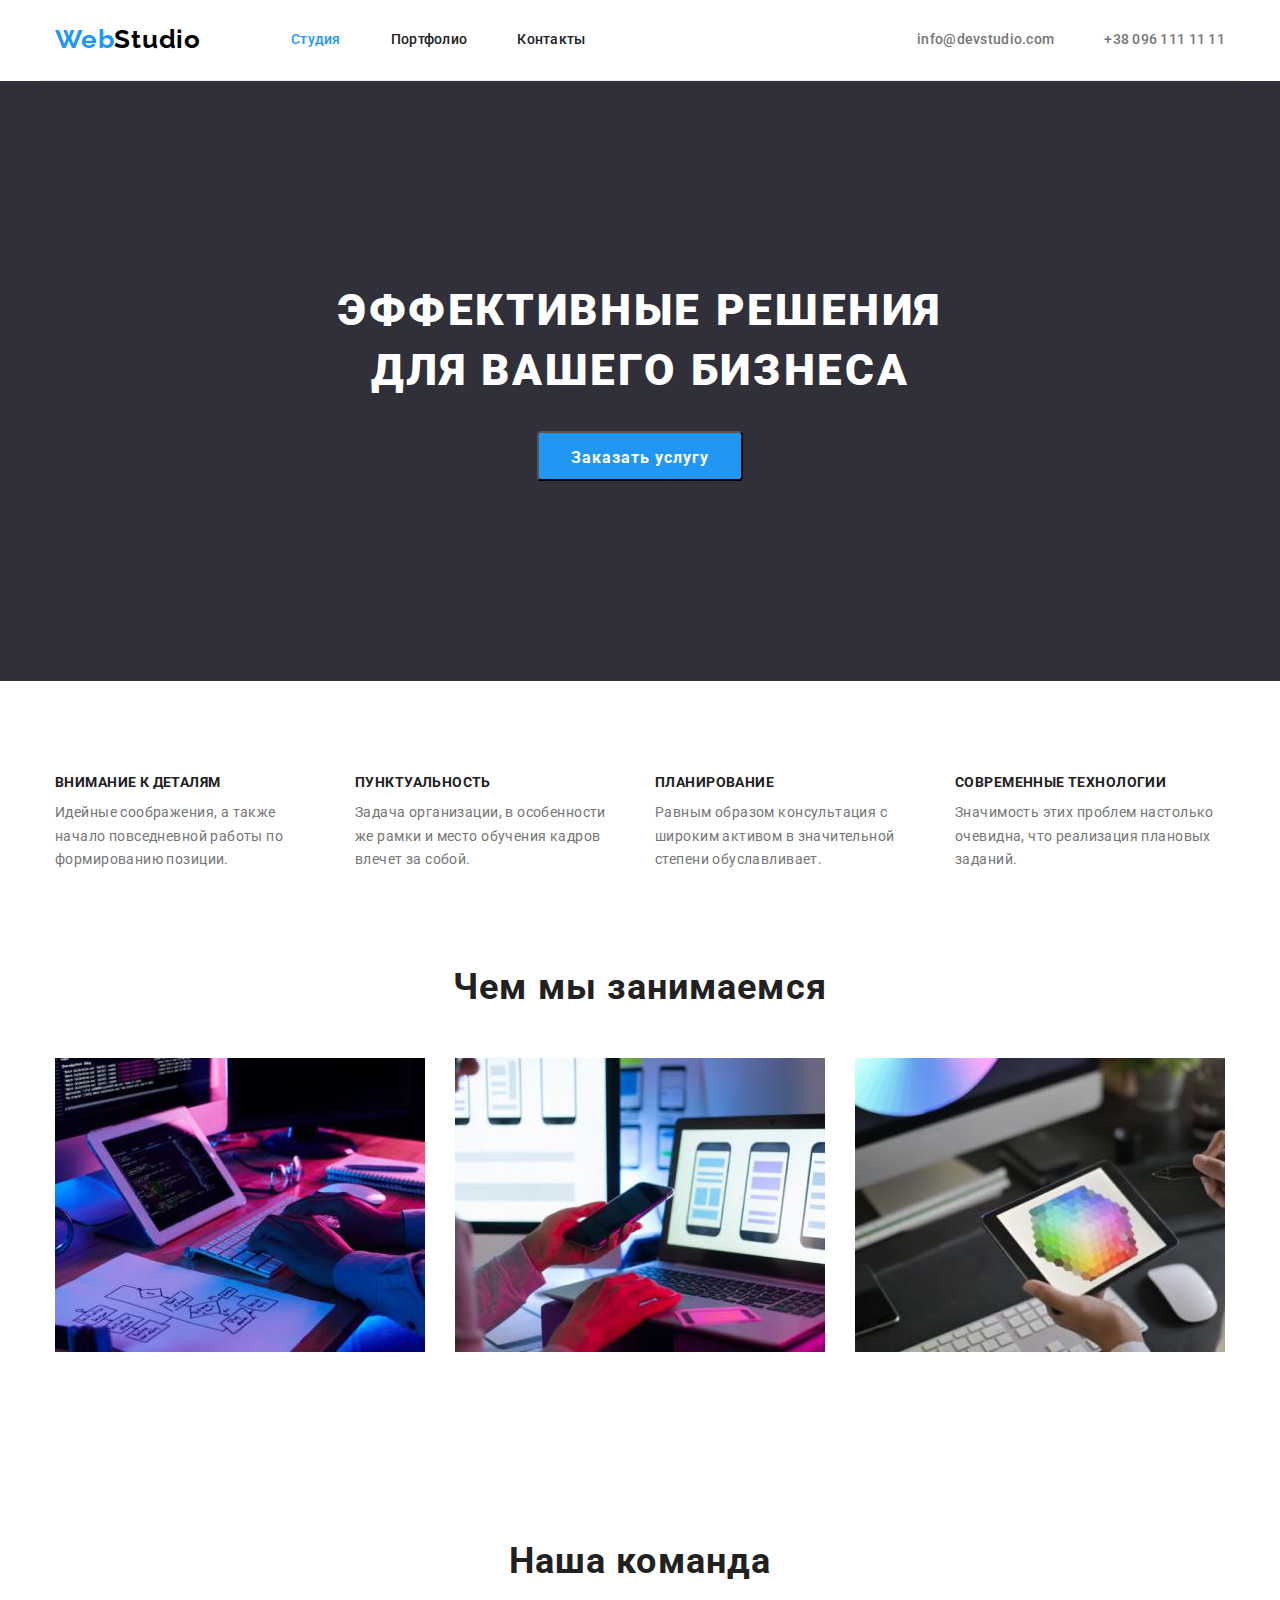
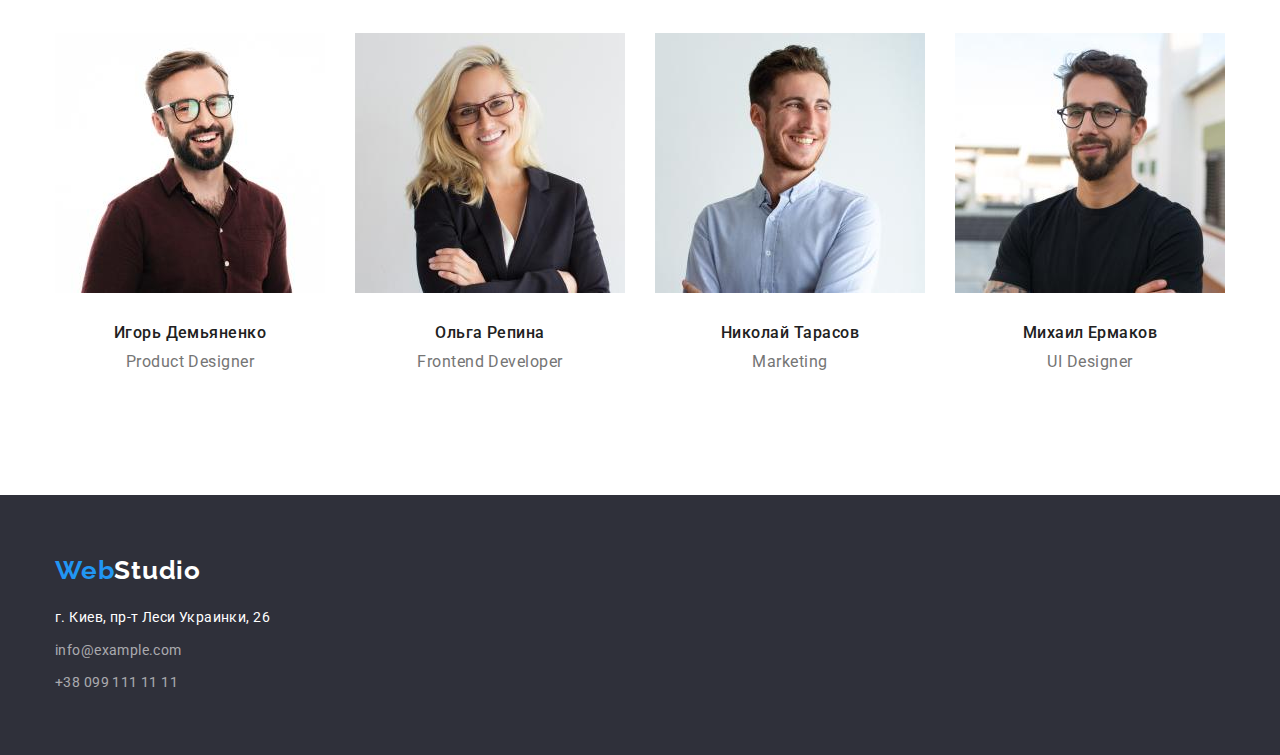
==== index.html @ b83446ef "add previous homework" ====
<!DOCTYPE html>
<html lang="ru">

<head>
    <meta charset="UTF-8">
    <meta http-equiv="X-UA-Compatible" content="IE=edge">
    <meta name="viewport" content="width=device-width, initial-scale=1.0">
    <title>Студия</title>
    <link rel="preconnect" href="https://fonts.googleapis.com">
    <link rel="preconnect" href="https://fonts.gstatic.com" crossorigin>
    <link
        href="https://fonts.googleapis.com/css2?family=Raleway:wght@700&family=Roboto:wght@400;500;700;900&display=swap"
        rel="stylesheet">
    <link rel="stylesheet"
        href="https://cdnjs.cloudflare.com/ajax/libs/modern-normalize/1.1.0/modern-normalize.min.css">
    <link rel="stylesheet" href="./css/styles.css">
</head>

<body>

    <!-- Header -->
    <header class="header">
        <div class="container header-container">
            <nav class="header-navigation">
                <a class="header-logo link" href="index.html" lang="en">Web<span class="header-logo-second-part">Studio</span></a>
                <ul class="list header-list">
                    <li class="header-item"><a class="link header-link current" href="index.html">Студия</a></li>
                    <li class="header-item"><a class="link header-link" href="portfolio.html">Портфолио</a></li>
                    <li class="header-item"><a class="link header-link" href="">Контакты</a></li>
                </ul>
            </nav>
            <div class="header-contact">
                <ul class="list header-contacts-list">
                    <li><a class="link header-mail" href="mailto:info@devstudio.com">info@devstudio.com</a></li>
                    <li><a class="link header-tel" href="tel:+380961111111">+38 096 111 11 11</a></li>
                </ul>
            </div>
        </div>
    </header>

    <!-- Main content section -->
    <main>

        <!-- Hero section -->
        <section class="hero">
            <div class="container hero-container">
                <h1 class="hero-title">Эффективные решения для вашего бизнеса</h1>
                <button class="hero-btn" type="button">Заказать услугу</button>
            </div>
        </section>

        <!-- About section -->
        <section class="section">
            <div class="container about-container">
            <ul class="list about-list">
                <li class="about-item">
                    <h3 class="about-item-title">Внимание к деталям</h3>
                    <p class="about-item-text">Идейные соображения, а также начало повседневной работы по формированию позиции.</p>
                </li>
                <li class="about-item">
                    <h3 class="about-item-title">Пунктуальность</h3>
                    <p class="about-item-text">Задача организации, в особенности же рамки и место обучения кадров влечет за собой.</p>
                </li>
                <li class="about-item">
                    <h3 class="about-item-title">Планирование</h3>
                    <p class="about-item-text">Равным образом консультация с широким активом в значительной степени обуславливает.</p>
                </li>
                <li class="about-item">
                    <h3 class="about-item-title">Современные технологии</h3>
                    <p class="about-item-text">Значимость этих проблем настолько очевидна, что реализация плановых заданий.</p>
                </li>
            </ul>
            </div>
            </section>

            <!-- Description section -->

            <section class="section description-section">
            <div class="container description-container">
            <h2 class="description-title">Чем мы занимаемся</h2>

            <ul class="list description-list">
                <li class="description-item"><img class="description-image" src="./images/box-1.jpg" alt="программист пишет код" width="370"></li>
                <li class="description-item"><img class="description-image" src="./images/box-2.jpg" alt="дизайнер рисует макет" width="370"></li>
                <li class="description-item"><img class="description-image" src="./images/box-3.jpg" alt="дизайнер выбирает цвет из палитры" width="370"></li>
            </ul>
            </div>
        </section>

        <!-- Team section -->
        <section class="section">
            <div class="container team-container">
            <h2 class="team-title">Наша команда</h2>
            <ul class="list team-list">
                <li class="team-item">
                    <img class="team-photo" src="./images/employee-1.jpg" alt="фото сотрудника" width="270">
                    <div class="team-item-description"> <h3 class="team-name">Игорь Демьяненко</h3>
                     <p class="team-occupation" lang="en">Product Designer</p> 
                    </div>
                </li>
                <li class="team-item">
                    <img class="team-photo" src="./images/employee-2.jpg" alt="фото сотрудника" width="270">
                    <div class="team-item-description"><h3 class="team-name">Ольга Репина</h3>
                    <p class="team-occupation" lang="en">Frontend Developer</p>
                    </div>
                </li>
                <li class="team-item">
                    <img class="team-photo" src="./images/employee-3.jpg" alt="фото сотрудника" width="270">
                    <div class="team-item-description"><h3 class="team-name">Николай Тарасов</h3>
                    <p class="team-occupation" lang="en">Marketing</p>
                    </div>
                </li>
                <li class="team-item">
                    <img class="team-photo" src="./images/employee-4.jpg" alt="фото сотрудника" width="270">
                    <div class="team-item-description"><h3 class="team-name">Михаил Ермаков</h3>
                    <p class="team-occupation" lang="en">UI Designer</p>
                    </div>
                </li>
            </ul>
            </div>
        </section>

    </main>

    <!-- Footer -->
    <footer class="footer">
        <div class="container footer-container">
        <div class="footer-logo-container"><a class="footer-logo link" href="index.html" lang="en">Web<span class="footer-logo-second-part">Studio</span></a></div>
        <address class="footer-address">
            <ul class="list footer-address-list">
                <li><a class="link footer-address-item" href="https://goo.gl/maps/6ixRNawG9HJmz9nk6" target="_blank" rel="noopener norefferer">г. Киев, пр-т Леси Украинки, 26</a></li>
                <li><a class="link footer-mail-item" href="mailto:info@example.com">info@example.com</a></li>
                <li><a class="link footer-tel-item" href="tel:+380991111111">+38 099 111 11 11</a></li>
            </ul>
        </address>
        </div>
    </footer>

</body>
</html>
---- css/styles.css ----
:root {
  --accent-color: #2196f3;
  --section-background-color: #2f303a;
  --main-title-color: #ffffff;
  --second-title-color: #212121;
  --third-title-color: #212121;
  --main-text-color: #757575;
  --main-btn-color: #ffffff;
  --second-btn-color: #212121;
  --header-text-color: #212121;
  --header-second-text-color: #757575;
  --footer-text-color: #ffffff;
  --footer-second-text-color: rgba(255, 255, 255, 0.6);
  --header-logo-second-part-color: #000000;
  --footer-logo-second-part-color: #ffffff;
}

p,
h1,
h2,
h3,
h4,
h5,
h6 {
  margin: 0;
}

ul {
  margin: 0;
  padding: 0;
}

button {
  cursor: pointer;
}

.container {
  width: 1200px;
  padding-left: 15px;
  padding-right: 15px;
  margin: 0 auto;
}

body {
  font-family: "Roboto", sans-serif;
  color: var(--main-text-color);
}

.list {
  list-style: none;
}

.link {
  text-decoration: none;
}

.section {
  padding-top: 94px;
  padding-bottom: 94px;
}

img {
  display: block;
  max-width: 100%;
  height: auto;
}

/* ------------------------------- HEADER------------------------------------- */

.header-container {
  display: flex;
  border-bottom: 1px solid #ececec;
}

.header-navigation {
  display: flex;
}

.header-list {
  display: flex;
}

.header-contacts-list {
  display: flex;
}

.header-contact {
  margin-left: auto;
}

.header-logo {
  margin-right: 90px;
}

.header-link {
  padding-top: 32px;
  padding-bottom: 32px;
  display: block;
}

.header-item:not(:last-child) {
  margin-right: 50px;
}

.header-tel {
  margin-left: 50px;
}

/* Logo */

.header-logo {
  font-family: Raleway;
  font-style: normal;
  font-weight: 700;
  font-size: 26px;
  line-height: 1.19;
  letter-spacing: 0.03em;
  color: var(--accent-color);
  padding-top: 24px;
  padding-bottom: 25px;
  display: block;
}

.header-logo-second-part {
  color: var(--header-logo-second-part-color);
}

/* Navigation */

.header-link:hover {
  color: var(--accent-color);
}
.header-link:focus {
  color: var(--accent-color);
}

.header-link {
  font-weight: 500;
  font-size: 14px;
  line-height: 1.14;
  letter-spacing: 0.02em;
  color: var(--header-text-color);
}

.current {
  color: var(--accent-color);
}

.header-mail:hover {
  color: var(--accent-color);
}
.header-mail:focus {
  color: var(--accent-color);
}

.header-mail {
  font-weight: 500;
  font-size: 14px;
  line-height: 1.14;
  letter-spacing: 0.02em;
  color: var(--header-second-text-color);
  padding-top: 32px;
  padding-bottom: 32px;
  display: block;
}

.header-tel:hover {
  color: var(--accent-color);
}
.header-tel:focus {
  color: var(--accent-color);
}

.header-tel {
  font-weight: 500;
  font-size: 14px;
  line-height: 1.14;
  letter-spacing: 0.02em;
  color: var(--header-second-text-color);
  padding-top: 32px;
  padding-bottom: 32px;
  display: block;
}

/* ------------------------------- MAIN CONTENT------------------------------------- */

/* Hero section */

.hero {
  background-color: var(--section-background-color);
}

.hero-title {
  font-weight: 900;
  font-size: 44px;
  line-height: 1.36;
  text-align: center;
  letter-spacing: 0.06em;
  text-transform: uppercase;
  color: var(--main-title-color);
  display: block;
  margin-bottom: 30px;
}

.hero-btn {
  font-family: inherit;
  font-weight: 700;
  font-size: 16px;
  line-height: 1.87;
  text-align: center;
  letter-spacing: 0.06em;
  color: var(--main-btn-color);
  background-color: var(--accent-color);
  cursor: pointer;
  min-width: 200px;
  height: 50px;
  align-items: center;
  padding: 10px 32px;
  border-radius: 4px;
  margin: 0 auto;
}

.hero-container {
  display: flex;
  flex-wrap: wrap;
  width: 700px;
  padding: 200px 0;
}

/* About section */

.about-item {
  width: 270px;
}

.about-item-title {
  font-weight: 700;
  font-size: 14px;
  line-height: 1.14;
  letter-spacing: 0.03em;
  text-transform: uppercase;
  color: var(--second-title-color);
  margin-bottom: 10px;
}

.about-item-text {
  font-size: 14px;
  line-height: 1.71;
  letter-spacing: 0.03em;
  color: var(--main-text-color);
}

.about-item:not(:last-child) {
  margin-right: 30px;
}

.about-list {
  display: flex;
}

/* Description section */

.description-section {
  padding-top: 0;
}

.description-title {
  font-weight: 700;
  font-size: 36px;
  line-height: 1.17;
  text-align: center;
  letter-spacing: 0.03em;
  color: var(--second-title-color);
  margin-bottom: 50px;
}

.description-list {
  display: flex;
}

.description-item:not(:last-child) {
  margin-right: 30px;
}

/* Team section */

.team-title {
  font-weight: 700;
  font-size: 36px;
  line-height: 1.17;
  text-align: center;
  letter-spacing: 0.03em;
  color: var(--second-title-color);
  margin-bottom: 50px;
}

.team-name {
  font-weight: 500;
  font-size: 16px;
  line-height: 1.19;
  text-align: center;
  letter-spacing: 0.03em;
  color: var(--third-title-color);
  margin-bottom: 10px;
}

.team-occupation {
  font-size: 16px;
  line-height: 1.19;
  text-align: center;
  letter-spacing: 0.03em;
  color: var(--main-text-color);
}

.team-list {
  display: flex;
}

.team-item {
  width: 270px;
}

.team-item:not(:last-child) {
  margin-right: 30px;
}

.team-item-description {
  display: block;
  padding-top: 30px;
  padding-bottom: 30px;
}

/* ------------------------------- FOOTER ------------------------------------- */

/* Logo */

.footer-logo {
  font-family: Raleway;
  font-style: normal;
  font-weight: 700;
  font-size: 26px;
  line-height: 1.19;
  letter-spacing: 0.03em;
  color: var(--accent-color);
  display: block;
  margin-bottom: 20px;
}

.footer {
  padding-top: 60px;
  padding-bottom: 60px;
  background-color: var(--section-background-color);
}

.footer-logo-second-part {
  color: var(--footer-logo-second-part-color);
}

/* Address */

.footer-address {
  font-style: normal;
}

.footer-address-item {
  font-size: 14px;
  line-height: 1.71;
  letter-spacing: 0.03em;
  color: var(--footer-text-color);
  display: block;
  margin-bottom: 9px;
}

.footer-mail-item {
  font-size: 14px;
  line-height: 1.71;
  letter-spacing: 0.03em;
  color: var(--footer-second-text-color);
  display: block;
  margin-bottom: 9px;
}

.footer-mail-item:hover {
  color: var(--accent-color);
}

.footer-mail-item:focus {
  color: var(--accent-color);
}

.footer-tel-item {
  font-size: 14px;
  line-height: 1.71;
  letter-spacing: 0.03em;
  color: var(--footer-second-text-color);
  display: block;
}

.footer-tel-item:hover {
  color: var(--accent-color);
}

.footer-tel-item:focus {
  color: var(--accent-color);
}

/* ------------------------------- MAIN CONTENT FOR PORTFOLIO PAGE ------------------------------------- */

/* Portfolio section */

.filter-btn:hover {
  background-color: var(--accent-color);
  color: var(--main-btn-color);
  border-radius: 4px;
}

.filter-btn:focus {
  background-color: var(--accent-color);
  color: var(--main-btn-color);
  border-radius: 4px;
}
.filter-btn {
  font-family: inherit;
  font-weight: 500;
  font-size: 16px;
  line-height: 1.62;
  text-align: center;
  letter-spacing: 0.03em;
  color: var(--second-btn-color);
  cursor: pointer;
  padding: 6px 22px;
  border: none;
}

.filter-item:not(:last-child) {
  margin-right: 8px;
}

.portfolio-item-name {
  font-weight: 700;
  font-size: 18px;
  line-height: 2;
  letter-spacing: 0.06em;
  color: var(--third-title-color);
}

.portfolio-item-description {
  font-size: 16px;
  line-height: 1.87;
  letter-spacing: 0.03em;
  color: var(--main-text-color);
}

.portfolio-list {
  display: flex;
  flex-wrap: wrap;
  margin-top: -30px;
  margin-left: -30px;
}

.portfolio-item {
  flex-basis: calc(100% / 3 - 30px);
  margin-left: 30px;
  margin-top: 30px;
}

.portfolio-filter-list {
  display: flex;
  justify-content: center;
  margin-bottom: 50px;
}

.portfolio-item-description-section {
  padding: 20px 24px;
  display: block;
  border: 1px solid #eeeeee;
  border-top: none;
}
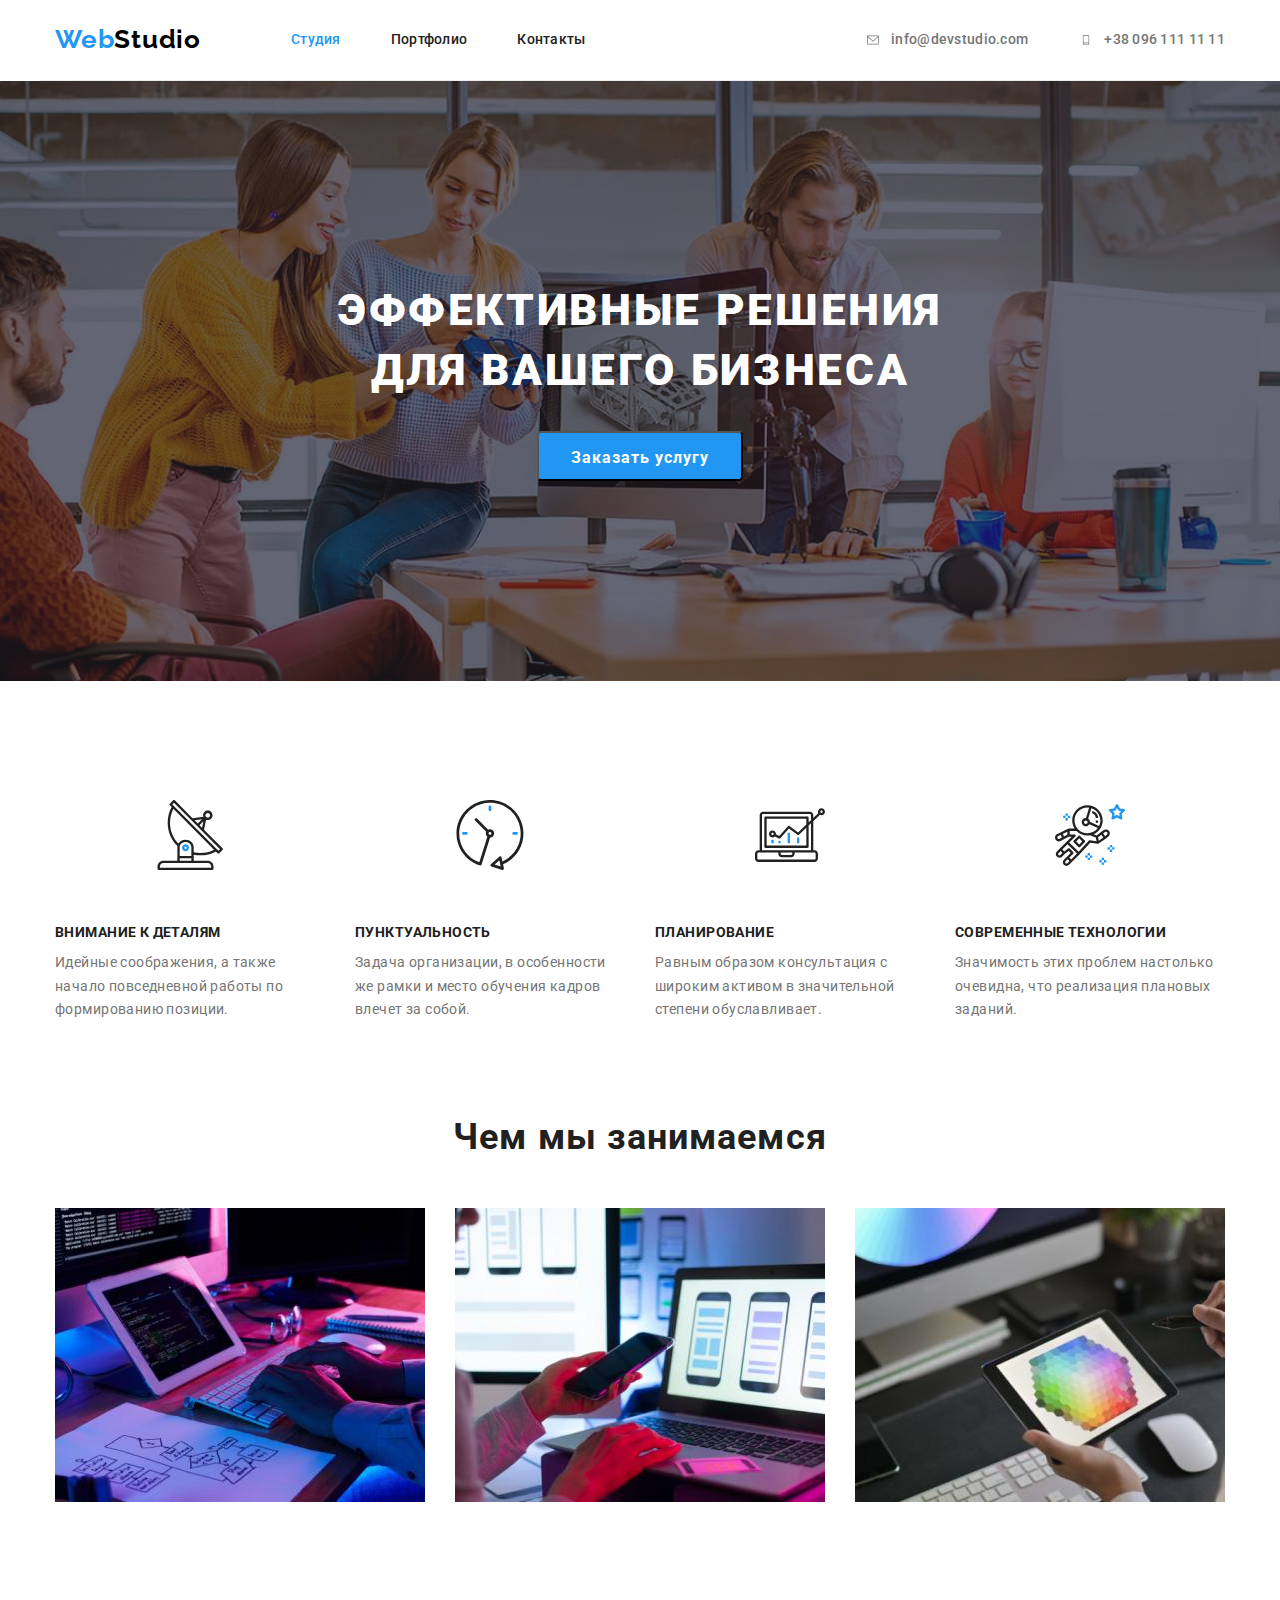
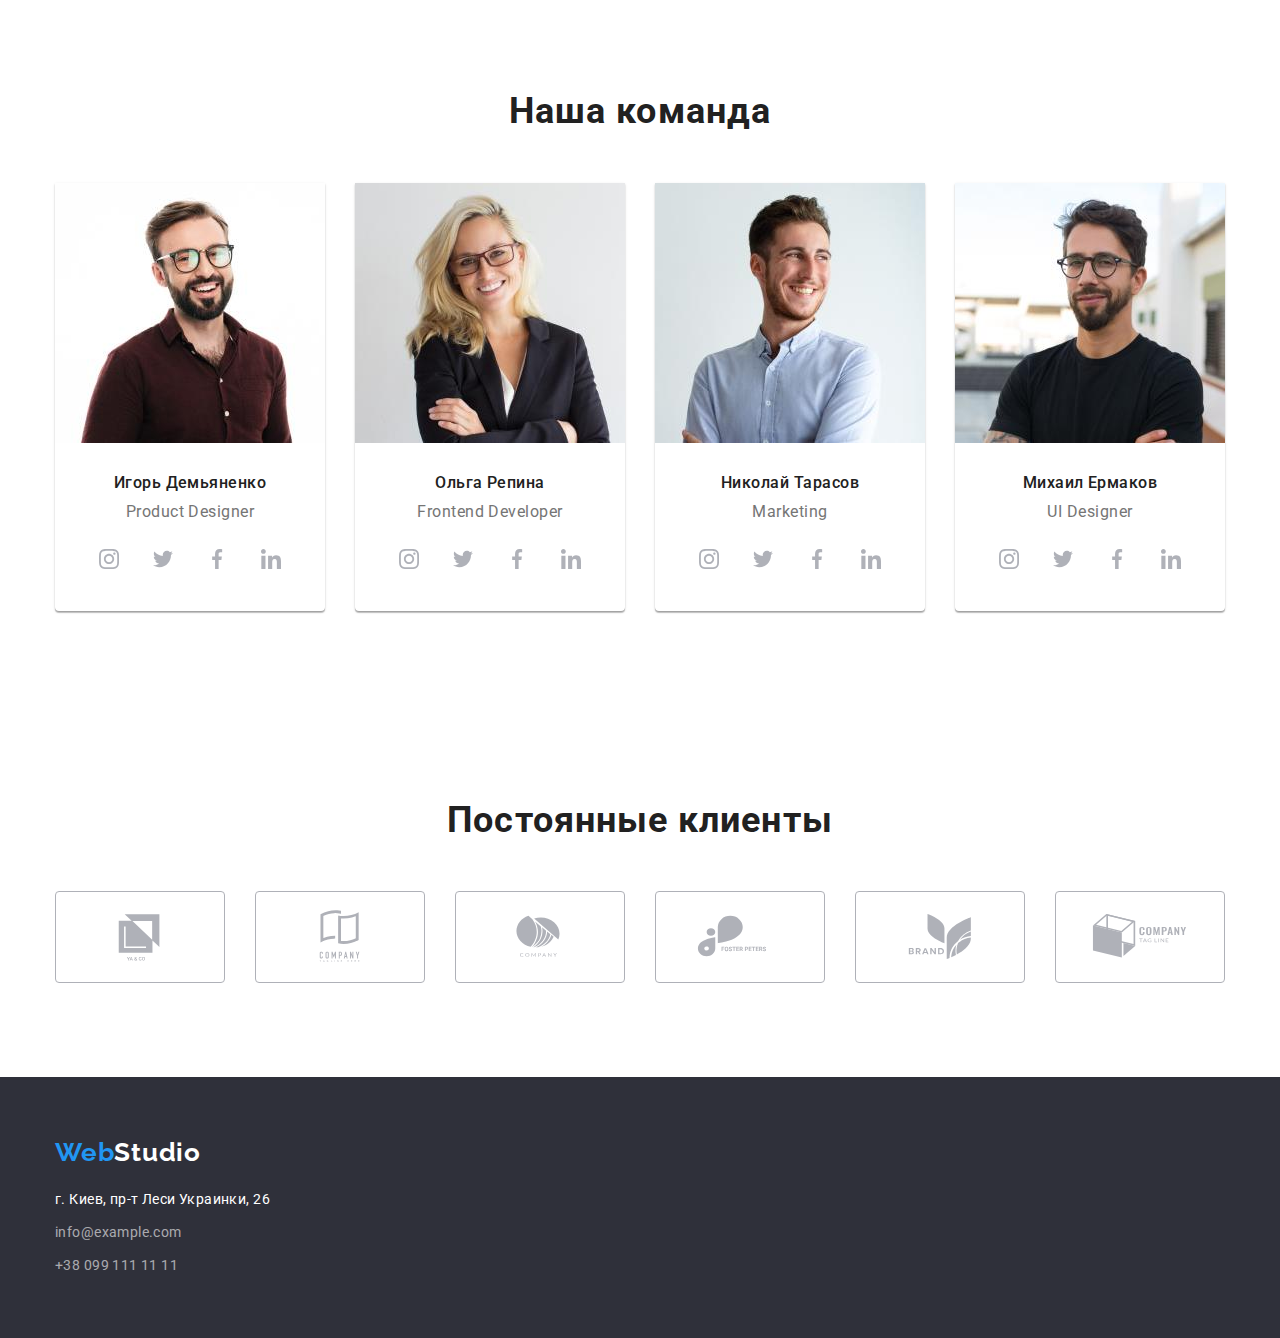
==== commit a95b385f: "add icons" ====
--- a/index.html
+++ b/index.html
@@ -31,8 +31,12 @@
             </nav>
             <div class="header-contact">
                 <ul class="list header-contacts-list">
-                    <li><a class="link header-mail" href="mailto:info@devstudio.com">info@devstudio.com</a></li>
-                    <li><a class="link header-tel" href="tel:+380961111111">+38 096 111 11 11</a></li>
+                    <li><a class="link header-mail" href="mailto:info@devstudio.com"><svg class="header-mail-icon" width="16" height="12">
+                        <use href="./images/icons-sprite.svg#icon-envelope"></use>
+                    </svg>info@devstudio.com</a></li>
+                    <li><a class="link header-tel" href="tel:+380961111111"><svg class="header-tel-icon" width="16" height="10">
+                        <use href="./images/icons-sprite.svg#icon-smartphone"></use>
+                    </svg>+38 096 111 11 11</a></li>
                 </ul>
             </div>
         </div>
@@ -54,18 +58,38 @@
             <div class="container about-container">
             <ul class="list about-list">
                 <li class="about-item">
+                    <div class="about-item-icon">
+                    <svg width="70" height="70">
+                        <use href="./images/icons-sprite.svg#icon-satellite"></use>
+                    </svg>
+                    </div>
                     <h3 class="about-item-title">Внимание к деталям</h3>
                     <p class="about-item-text">Идейные соображения, а также начало повседневной работы по формированию позиции.</p>
                 </li>
                 <li class="about-item">
+                    <div class="about-item-icon">
+                        <svg width="70" height="70">
+                            <use href="./images/icons-sprite.svg#icon-clock"></use>
+                        </svg>
+                    </div>
                     <h3 class="about-item-title">Пунктуальность</h3>
                     <p class="about-item-text">Задача организации, в особенности же рамки и место обучения кадров влечет за собой.</p>
                 </li>
                 <li class="about-item">
+                    <div class="about-item-icon">
+                        <svg width="70" height="70">
+                            <use href="./images/icons-sprite.svg#icon-diagram"></use>
+                        </svg>
+                    </div>
                     <h3 class="about-item-title">Планирование</h3>
                     <p class="about-item-text">Равным образом консультация с широким активом в значительной степени обуславливает.</p>
                 </li>
                 <li class="about-item">
+                    <div class="about-item-icon">
+                        <svg width="70" height="70">
+                            <use href="./images/icons-sprite.svg#icon-astronaut"></use>
+                        </svg>
+                    </div>
                     <h3 class="about-item-title">Современные технологии</h3>
                     <p class="about-item-text">Значимость этих проблем настолько очевидна, что реализация плановых заданий.</p>
                 </li>
@@ -96,30 +120,199 @@
                     <img class="team-photo" src="./images/employee-1.jpg" alt="фото сотрудника" width="270">
                     <div class="team-item-description"> <h3 class="team-name">Игорь Демьяненко</h3>
                      <p class="team-occupation" lang="en">Product Designer</p> 
+                     <ul class="team-social-list list">
+                         <li class="team-social-item">
+                             <a href="" class="team-social-link">
+                                 <svg class="team-social-icon" width="20" height="20">
+                                     <use href="./images/icons-sprite.svg#icon-instagram"></use>
+                                 </svg>
+                             </a>
+                         </li>
+                        <li class="team-social-item">
+                            <a href="" class="team-social-link">
+                                <svg class="team-social-icon" width="20" height="20">
+                                    <use href="./images/icons-sprite.svg#icon-twitter"></use>
+                                </svg>
+                            </a>
+                        </li>
+                        <li class="team-social-item">
+                            <a href="" class="team-social-link">
+                                <svg class="team-social-icon" width="20" height="20">
+                                    <use href="./images/icons-sprite.svg#icon-facebook"></use>
+                                </svg>
+                            </a>
+                        </li>
+                        <li class="team-social-item">
+                            <a href="" class="team-social-link">
+                                <svg class="team-social-icon" width="20" height="20">
+                                    <use href="./images/icons-sprite.svg#icon-linkedin"></use>
+                                </svg>
+                            </a>
+                        </li>
+                     </ul>
                     </div>
                 </li>
                 <li class="team-item">
                     <img class="team-photo" src="./images/employee-2.jpg" alt="фото сотрудника" width="270">
                     <div class="team-item-description"><h3 class="team-name">Ольга Репина</h3>
                     <p class="team-occupation" lang="en">Frontend Developer</p>
+                    <ul class="team-social-list list">
+                        <li class="team-social-item">
+                            <a href="" class="team-social-link">
+                                <svg class="team-social-icon" width="20" height="20">
+                                    <use href="./images/icons-sprite.svg#icon-instagram"></use>
+                                </svg>
+                            </a>
+                        </li>
+                        <li class="team-social-item">
+                            <a href="" class="team-social-link">
+                                <svg class="team-social-icon" width="20" height="20">
+                                    <use href="./images/icons-sprite.svg#icon-twitter"></use>
+                                </svg>
+                            </a>
+                        </li>
+                        <li class="team-social-item">
+                            <a href="" class="team-social-link">
+                                <svg class="team-social-icon" width="20" height="20">
+                                    <use href="./images/icons-sprite.svg#icon-facebook"></use>
+                                </svg>
+                            </a>
+                        </li>
+                        <li class="team-social-item">
+                            <a href="" class="team-social-link">
+                                <svg class="team-social-icon" width="20" height="20">
+                                    <use href="./images/icons-sprite.svg#icon-linkedin"></use>
+                                </svg>
+                            </a>
+                        </li>
+                    </ul>
                     </div>
                 </li>
                 <li class="team-item">
                     <img class="team-photo" src="./images/employee-3.jpg" alt="фото сотрудника" width="270">
                     <div class="team-item-description"><h3 class="team-name">Николай Тарасов</h3>
                     <p class="team-occupation" lang="en">Marketing</p>
+                    <ul class="team-social-list list">
+                        <li class="team-social-item">
+                            <a href="" class="team-social-link">
+                                <svg class="team-social-icon" width="20" height="20">
+                                    <use href="./images/icons-sprite.svg#icon-instagram"></use>
+                                </svg>
+                            </a>
+                        </li>
+                        <li class="team-social-item">
+                            <a href="" class="team-social-link">
+                                <svg class="team-social-icon" width="20" height="20">
+                                    <use href="./images/icons-sprite.svg#icon-twitter"></use>
+                                </svg>
+                            </a>
+                        </li>
+                        <li class="team-social-item">
+                            <a href="" class="team-social-link">
+                                <svg class="team-social-icon" width="20" height="20">
+                                    <use href="./images/icons-sprite.svg#icon-facebook"></use>
+                                </svg>
+                            </a>
+                        </li>
+                        <li class="team-social-item">
+                            <a href="" class="team-social-link">
+                                <svg class="team-social-icon" width="20" height="20">
+                                    <use href="./images/icons-sprite.svg#icon-linkedin"></use>
+                                </svg>
+                            </a>
+                        </li>
+                    </ul>
                     </div>
                 </li>
                 <li class="team-item">
                     <img class="team-photo" src="./images/employee-4.jpg" alt="фото сотрудника" width="270">
                     <div class="team-item-description"><h3 class="team-name">Михаил Ермаков</h3>
                     <p class="team-occupation" lang="en">UI Designer</p>
+                    <ul class="team-social-list list">
+                        <li class="team-social-item">
+                            <a href="" class="team-social-link">
+                                <svg class="team-social-icon" width="20" height="20">
+                                    <use href="./images/icons-sprite.svg#icon-instagram"></use>
+                                </svg>
+                            </a>
+                        </li>
+                        <li class="team-social-item">
+                            <a href="" class="team-social-link">
+                                <svg class="team-social-icon" width="20" height="20">
+                                    <use href="./images/icons-sprite.svg#icon-twitter"></use>
+                                </svg>
+                            </a>
+                        </li>
+                        <li class="team-social-item">
+                            <a href="" class="team-social-link">
+                                <svg class="team-social-icon" width="20" height="20">
+                                    <use href="./images/icons-sprite.svg#icon-facebook"></use>
+                                </svg>
+                            </a>
+                        </li>
+                        <li class="team-social-item">
+                            <a href="" class="team-social-link">
+                                <svg class="team-social-icon" width="20" height="20">
+                                    <use href="./images/icons-sprite.svg#icon-linkedin"></use>
+                                </svg>
+                            </a>
+                        </li>
+                    </ul>
                     </div>
                 </li>
             </ul>
             </div>
         </section>
 
+        <section class="section clients-section">
+            <h2 class="clients-title">Постоянные клиенты</h2>
+            <div class="container clients-container">
+                <ul class="list clients-list">
+                    <li class="clients-item">
+                        <a href="#" class="clients-link">
+                            <svg class="clients-icon" >
+                                <use href="./images/icons-sprite.svg#icon-logo-1"></use>
+                            </svg>
+                        </a>
+                    </li>
+                    <li class="clients-item">
+                        <a href="#" class="clients-link">
+                            <svg class="clients-icon">
+                                <use href="./images/icons-sprite.svg#icon-logo-2"></use>
+                            </svg>
+                        </a>
+                    </li>
+                    <li class="clients-item">
+                        <a href="#" class="clients-link">
+                            <svg class="clients-icon">
+                                <use href="./images/icons-sprite.svg#icon-logo-3"></use>
+                            </svg>
+                        </a>
+                    </li>
+                    <li class="clients-item">
+                        <a href="#" class="clients-link">
+                            <svg class="clients-icon">
+                                <use href="./images/icons-sprite.svg#icon-logo-4"></use>
+                            </svg>
+                        </a>
+                    </li>
+                    <li class="clients-item">
+                        <a href="#" class="clients-link">
+                            <svg class="clients-icon">
+                                <use href="./images/icons-sprite.svg#icon-logo-5"></use>
+                            </svg>
+                        </a>
+                    </li>
+                    <li class="clients-item">
+                        <a href="#" class="clients-link">
+                            <svg class="clients-icon">
+                                <use href="./images/icons-sprite.svg#icon-logo-6"></use>
+                            </svg>
+                        </a>
+                    </li>
+                </ul>
+            </div>
+        </section>
     </main>
 
     <!-- Footer -->
--- a/css/styles.css
+++ b/css/styles.css
@@ -13,6 +13,8 @@
   --footer-second-text-color: rgba(255, 255, 255, 0.6);
   --header-logo-second-part-color: #000000;
   --footer-logo-second-part-color: #ffffff;
+  --icon-color: #AFB1B8;
+  --icon-hover-color: #FFFFFF;
 }
 
 p,
@@ -146,11 +148,10 @@
   color: var(--accent-color);
 }
 
-.header-mail:hover {
-  color: var(--accent-color);
-}
+.header-mail:hover,
 .header-mail:focus {
   color: var(--accent-color);
+  fill: var(--accent-color);
 }
 
 .header-mail {
@@ -159,16 +160,21 @@
   line-height: 1.14;
   letter-spacing: 0.02em;
   color: var(--header-second-text-color);
+  fill: var(--header-second-text-color);
   padding-top: 32px;
   padding-bottom: 32px;
-  display: block;
-}
-
-.header-tel:hover {
-  color: var(--accent-color);
-}
+  display: flex;
+  align-items: center;
+}
+
+.header-mail-icon {
+  margin-right: 10px;
+}
+
+.header-tel:hover,
 .header-tel:focus {
   color: var(--accent-color);
+  fill: var(--accent-color);
 }
 
 .header-tel {
@@ -177,9 +183,15 @@
   line-height: 1.14;
   letter-spacing: 0.02em;
   color: var(--header-second-text-color);
+  fill: var(--header-second-text-color);
   padding-top: 32px;
   padding-bottom: 32px;
-  display: block;
+  display: flex;
+  align-items: center;
+}
+
+.header-tel-icon {
+  margin-right: 10px;
 }
 
 /* ------------------------------- MAIN CONTENT------------------------------------- */
@@ -188,6 +200,10 @@
 
 .hero {
   background-color: var(--section-background-color);
+  background-image: linear-gradient(rgba(47, 48, 58, 0.4),rgba(47, 48, 58, 0.4)), url(../images/background-image.jpg);
+  background-repeat: no-repeat;
+  background-position: center;
+  background-size: cover;
 }
 
 .hero-title {
@@ -258,6 +274,15 @@
   display: flex;
 }
 
+.about-item-icon {
+  width: 270px;
+  height: 120px;
+  display: flex;
+  align-items: center;
+  justify-content: center;
+  margin-bottom: 30px;
+}
+
 /* Description section */
 
 .description-section {
@@ -310,6 +335,7 @@
   text-align: center;
   letter-spacing: 0.03em;
   color: var(--main-text-color);
+  margin-bottom: 16px;
 }
 
 .team-list {
@@ -318,6 +344,8 @@
 
 .team-item {
   width: 270px;
+  box-shadow: 0px 1px 3px rgba(0, 0, 0, 0.12), 0px 1px 1px rgba(0, 0, 0, 0.14), 0px 2px 1px rgba(0, 0, 0, 0.2);
+  border-radius: 0px 0px 4px 4px;
 }
 
 .team-item:not(:last-child) {
@@ -328,6 +356,88 @@
   display: block;
   padding-top: 30px;
   padding-bottom: 30px;
+}
+
+.team-social-item {
+  width: 44px;
+  height: 44px;}
+
+.team-social-link {
+  width: 100%;
+  height: 100%;
+  display: block;
+  border-radius: 50%;
+  display: flex;
+  align-items: center;
+  justify-content: center;
+  color: var(--icon-color);
+}
+
+.team-social-link:hover , 
+.team-social-link:focus {
+  background-color: var(--accent-color);
+  color: var(--icon-hover-color);
+}
+
+.team-social-list {
+  display: flex;
+  justify-content: center;
+}
+
+.team-social-item + .team-social-item {
+  margin-left: 10px;
+}
+
+.team-social-icon {
+  fill: currentColor;
+}
+
+/* Clients section */
+
+.clients-title {
+  font-weight: 700;
+  font-size: 36px;
+  line-height: 1.17;
+  text-align: center;
+  letter-spacing: 0.03em;
+  color: var(--second-title-color);
+  margin-bottom: 50px;
+}
+
+.clients-list {
+  display: flex;
+  align-items: center;
+  justify-content: space-between;
+}
+
+.clients-item {
+
+}
+
+.clients-link:hover,
+.clients-link:focus {
+  color: var(--accent-color);
+  border: 1px solid var(--accent-color);
+  box-sizing: border-box;
+  border-radius: 4px;
+}
+
+.clients-link {
+  color: var(--icon-color);
+  width: 170px;
+  height: 92px;
+  display: flex;
+  align-items: center;
+  justify-content: center;
+  border: 1px solid var(--icon-color);
+  box-sizing: border-box;
+  border-radius: 4px;
+}
+
+.clients-icon {
+  width: 106px;
+  height: 60px;
+  fill: currentColor;
 }
 
 /* ------------------------------- FOOTER ------------------------------------- */
@@ -408,16 +518,12 @@
 
 /* Portfolio section */
 
-.filter-btn:hover {
+.filter-btn:hover, .filter-btn:focus {
   background-color: var(--accent-color);
   color: var(--main-btn-color);
   border-radius: 4px;
 }
 
-.filter-btn:focus {
-  background-color: var(--accent-color);
-  color: var(--main-btn-color);
-  border-radius: 4px;
 }
 .filter-btn {
   font-family: inherit;
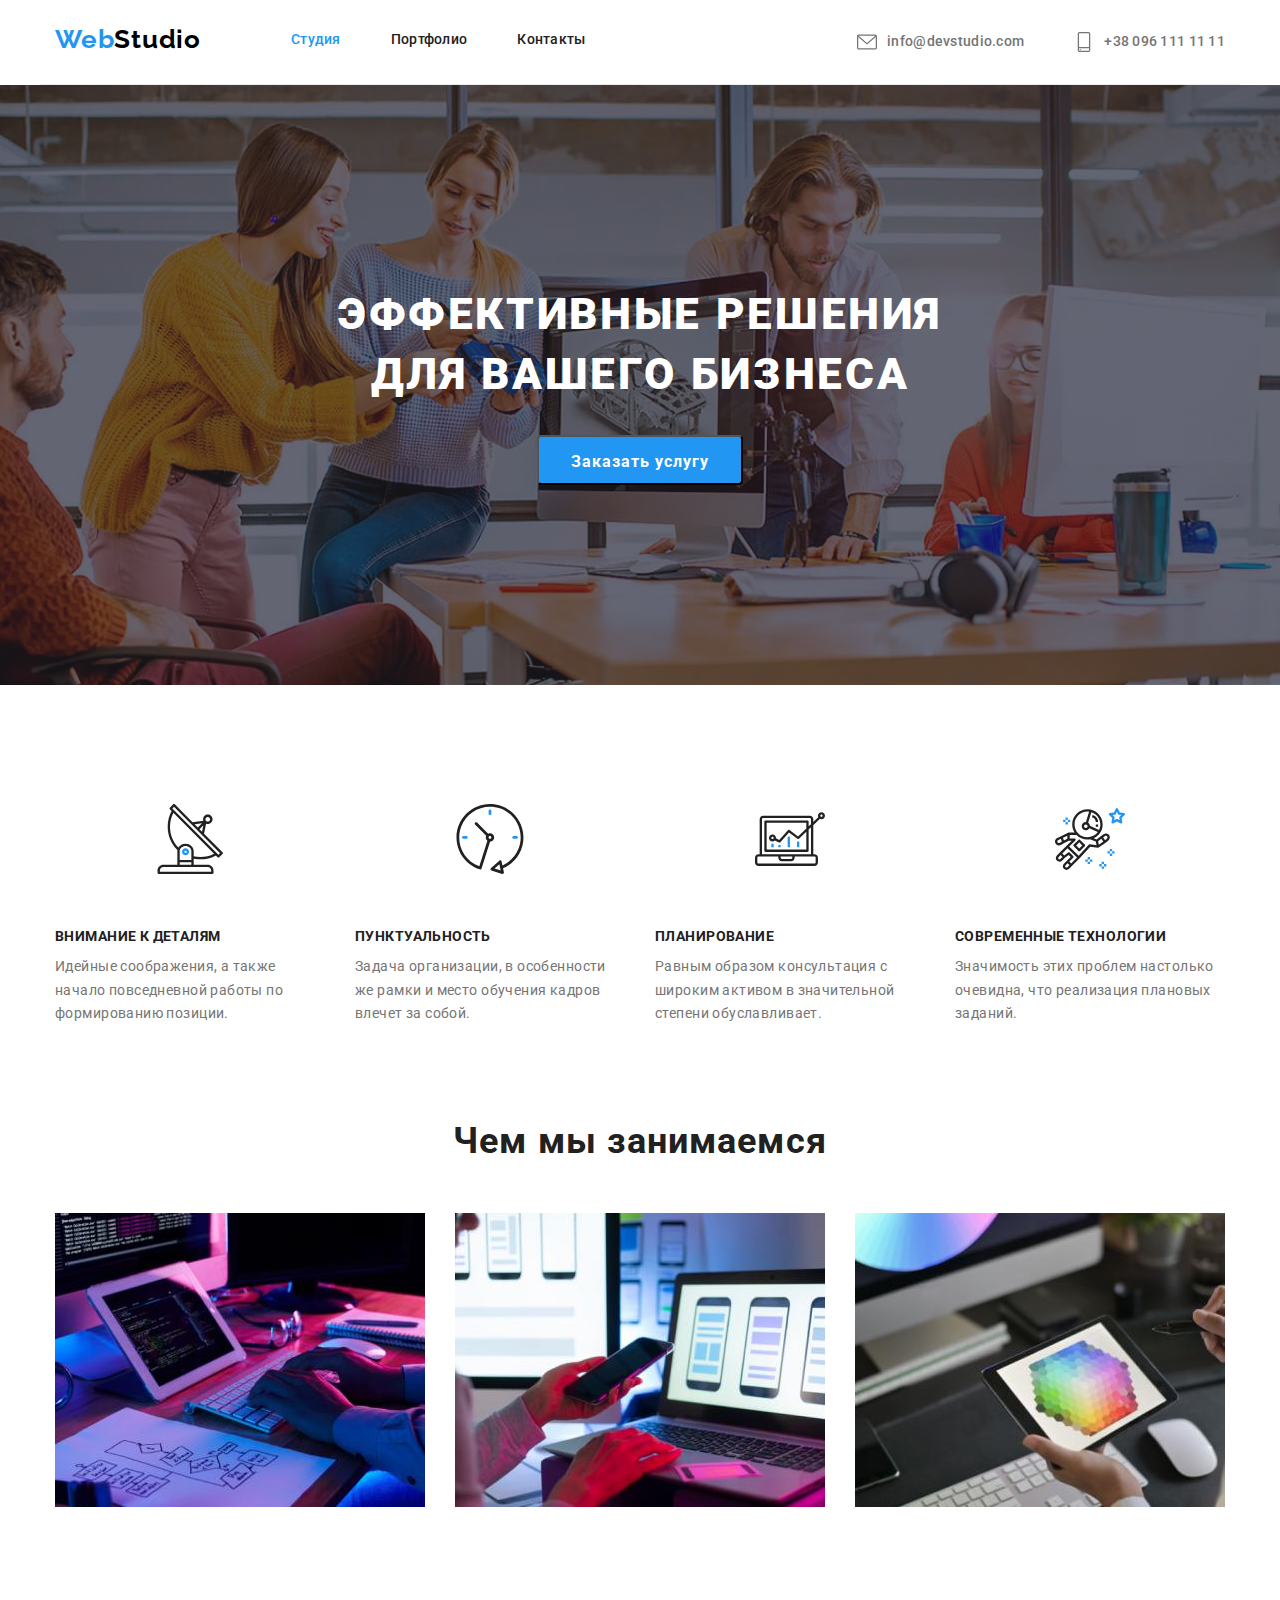
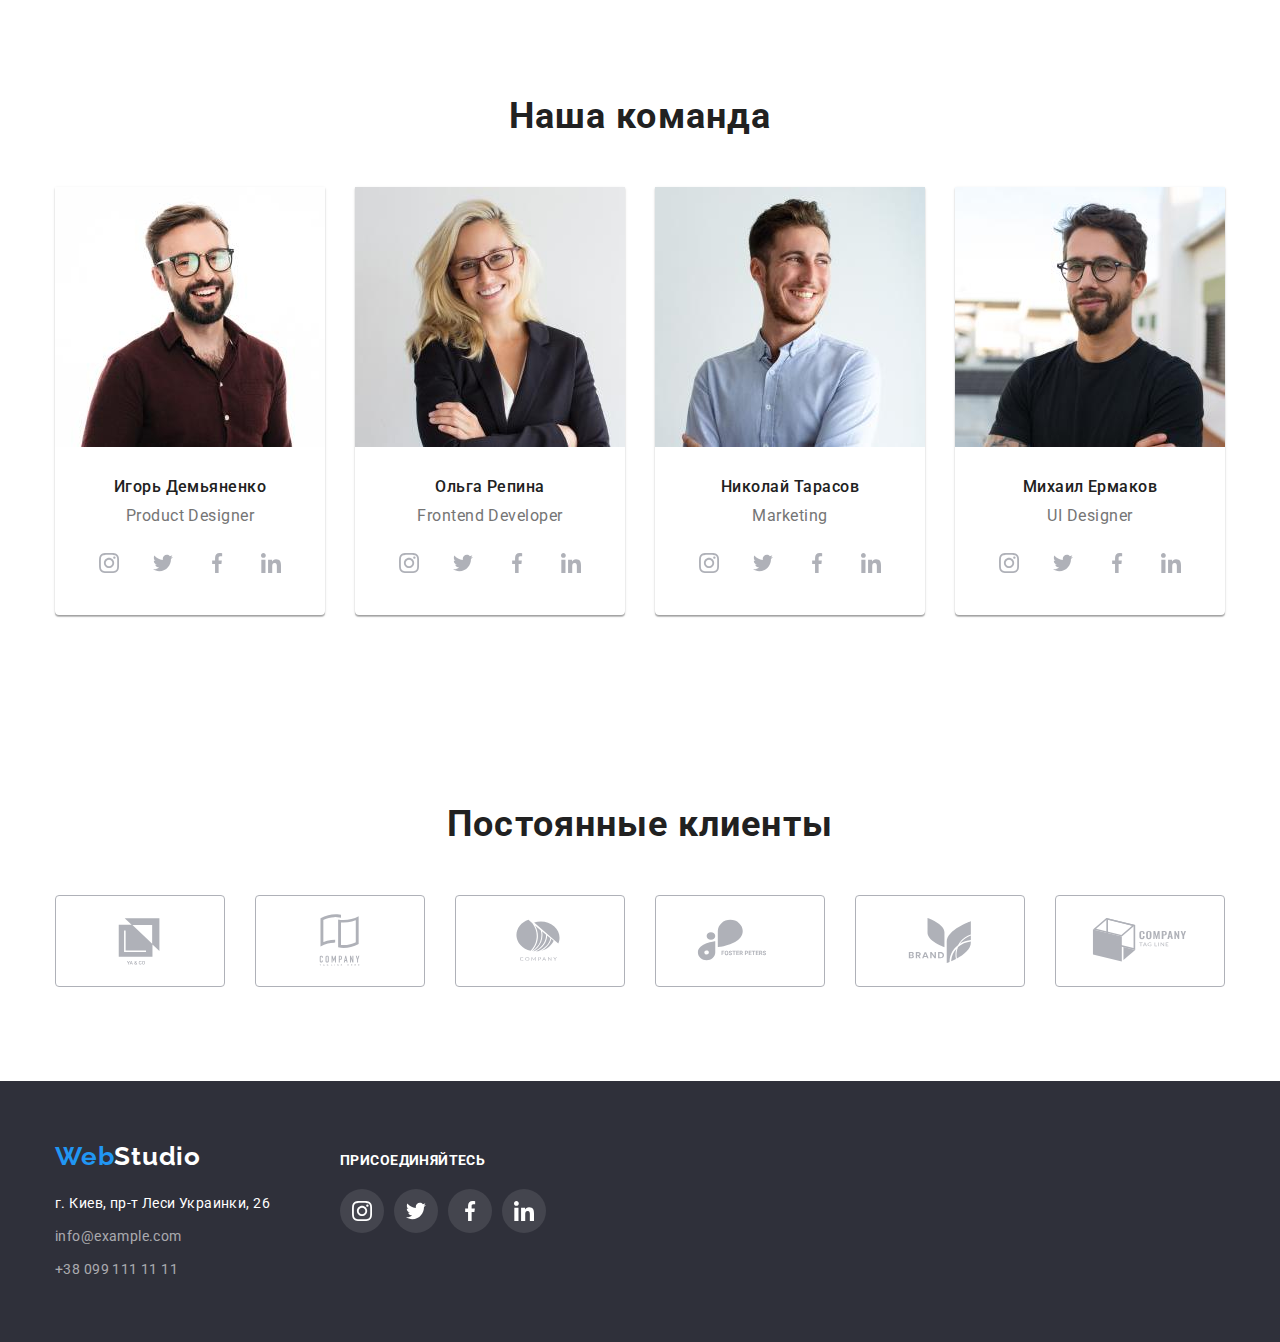
==== commit 972dbaaf: "add icons to footer and add shadows to portfolio page" ====
--- a/index.html
+++ b/index.html
@@ -31,10 +31,10 @@
             </nav>
             <div class="header-contact">
                 <ul class="list header-contacts-list">
-                    <li><a class="link header-mail" href="mailto:info@devstudio.com"><svg class="header-mail-icon" width="16" height="12">
+                    <li><a class="link header-mail" href="mailto:info@devstudio.com"><svg class="header-mail-icon" width="20" height="20">
                         <use href="./images/icons-sprite.svg#icon-envelope"></use>
                     </svg>info@devstudio.com</a></li>
-                    <li><a class="link header-tel" href="tel:+380961111111"><svg class="header-tel-icon" width="16" height="10">
+                    <li><a class="link header-tel" href="tel:+380961111111"><svg class="header-tel-icon" width="20" height="20">
                         <use href="./images/icons-sprite.svg#icon-smartphone"></use>
                     </svg>+38 096 111 11 11</a></li>
                 </ul>
@@ -316,16 +316,51 @@
     </main>
 
     <!-- Footer -->
-    <footer class="footer">
+    <footer class="footer"> 
         <div class="container footer-container">
-        <div class="footer-logo-container"><a class="footer-logo link" href="index.html" lang="en">Web<span class="footer-logo-second-part">Studio</span></a></div>
-        <address class="footer-address">
-            <ul class="list footer-address-list">
-                <li><a class="link footer-address-item" href="https://goo.gl/maps/6ixRNawG9HJmz9nk6" target="_blank" rel="noopener norefferer">г. Киев, пр-т Леси Украинки, 26</a></li>
-                <li><a class="link footer-mail-item" href="mailto:info@example.com">info@example.com</a></li>
-                <li><a class="link footer-tel-item" href="tel:+380991111111">+38 099 111 11 11</a></li>
-            </ul>
-        </address>
+                <div class="footer-box">
+                <a class="footer-logo link" href="index.html" lang="en">Web<span class="footer-logo-second-part">Studio</span></a>
+                <address class="footer-address">
+                    <ul class="list footer-address-list">
+                        <li><a class="link footer-address-item" href="https://goo.gl/maps/6ixRNawG9HJmz9nk6" target="_blank" rel="noopener norefferer">г. Киев, пр-т Леси Украинки, 26</a></li>
+                        <li><a class="link footer-mail-item" href="mailto:info@example.com">info@example.com</a></li>
+                        <li><a class="link footer-tel-item" href="tel:+380991111111">+38 099 111 11 11</a></li>
+                    </ul>
+                </address>
+                </div>
+            <div class="social-links-cotainer">
+                <p class="social-links-title">присоединяйтесь</p>
+                <ul class="list social-links-icons-list">
+                    <li class="social-links-icon-item">
+                        <a href="#" class="social-link">
+                            <svg class="social-link-icon" width="20" height="20">
+                                <use href="./images/icons-sprite.svg#icon-instagram"></use>
+                            </svg>
+                        </a>
+                    </li>
+                    <li class="social-links-icon-item">
+                        <a href="#" class="social-link">
+                            <svg class="social-link-icon" width="20" height="20">
+                                <use href="./images/icons-sprite.svg#icon-twitter"></use>
+                            </svg>
+                        </a>
+                    </li>
+                    <li class="social-links-icon-item">
+                        <a href="#" class="social-link">
+                            <svg class="social-link-icon" width="20" height="20">
+                                <use href="./images/icons-sprite.svg#icon-facebook"></use>
+                            </svg>
+                        </a>
+                    </li>
+                    <li class="social-links-icon-item">
+                        <a href="#" class="social-link">
+                            <svg class="social-link-icon" width="20" height="20">
+                                <use href="./images/icons-sprite.svg#icon-linkedin"></use>
+                            </svg>
+                        </a>
+                    </li>
+                </ul>
+            </div>
         </div>
     </footer>
 
--- a/css/styles.css
+++ b/css/styles.css
@@ -13,8 +13,9 @@
   --footer-second-text-color: rgba(255, 255, 255, 0.6);
   --header-logo-second-part-color: #000000;
   --footer-logo-second-part-color: #ffffff;
-  --icon-color: #AFB1B8;
-  --icon-hover-color: #FFFFFF;
+  --icon-color: #afb1b8;
+  --icon-hover-color: #ffffff;
+  --footer-icons-background-color: rgba(255, 255, 255, 0.1);
 }
 
 p,
@@ -200,7 +201,11 @@
 
 .hero {
   background-color: var(--section-background-color);
-  background-image: linear-gradient(rgba(47, 48, 58, 0.4),rgba(47, 48, 58, 0.4)), url(../images/background-image.jpg);
+  background-image: linear-gradient(
+      rgba(47, 48, 58, 0.4),
+      rgba(47, 48, 58, 0.4)
+    ),
+    url(../images/background-image.jpg);
   background-repeat: no-repeat;
   background-position: center;
   background-size: cover;
@@ -344,7 +349,8 @@
 
 .team-item {
   width: 270px;
-  box-shadow: 0px 1px 3px rgba(0, 0, 0, 0.12), 0px 1px 1px rgba(0, 0, 0, 0.14), 0px 2px 1px rgba(0, 0, 0, 0.2);
+  box-shadow: 0px 1px 3px rgba(0, 0, 0, 0.12), 0px 1px 1px rgba(0, 0, 0, 0.14),
+    0px 2px 1px rgba(0, 0, 0, 0.2);
   border-radius: 0px 0px 4px 4px;
 }
 
@@ -360,12 +366,12 @@
 
 .team-social-item {
   width: 44px;
-  height: 44px;}
+  height: 44px;
+}
 
 .team-social-link {
   width: 100%;
   height: 100%;
-  display: block;
   border-radius: 50%;
   display: flex;
   align-items: center;
@@ -373,7 +379,7 @@
   color: var(--icon-color);
 }
 
-.team-social-link:hover , 
+.team-social-link:hover,
 .team-social-link:focus {
   background-color: var(--accent-color);
   color: var(--icon-hover-color);
@@ -408,10 +414,6 @@
   display: flex;
   align-items: center;
   justify-content: space-between;
-}
-
-.clients-item {
-
 }
 
 .clients-link:hover,
@@ -468,6 +470,15 @@
 
 /* Address */
 
+.footer-container {
+  display: flex;
+  align-items: baseline;
+}
+
+.footer-box {
+  margin-right: 70px;
+}
+
 .footer-address {
   font-style: normal;
 }
@@ -514,17 +525,58 @@
   color: var(--accent-color);
 }
 
+.social-links-title {
+  font-weight: 700;
+  font-size: 14px;
+  line-height: 1.14;
+  letter-spacing: 0.03em;
+  text-transform: uppercase;
+  color: var(--footer-text-color);
+  margin-bottom: 20px;
+}
+
+.social-links-icons-list {
+  display: flex;
+}
+
+.social-links-icon-item + .social-links-icon-item {
+  margin-left: 10px;
+}
+
+.social-links-icon-item {
+  width: 44px;
+  height: 44px;
+}
+
+.social-link {
+  width: 100%;
+  height: 100%;
+  border-radius: 50%;
+  display: flex;
+  align-items: center;
+  justify-content: center;
+  background-color: var(--footer-icons-background-color);
+  fill: var(--icon-hover-color);
+}
+
+.social-link:hover,
+.social-link:focus {
+  background-color: var(--accent-color);
+}
+
 /* ------------------------------- MAIN CONTENT FOR PORTFOLIO PAGE ------------------------------------- */
 
 /* Portfolio section */
 
-.filter-btn:hover, .filter-btn:focus {
+.filter-btn:hover,
+.filter-btn:focus {
   background-color: var(--accent-color);
   color: var(--main-btn-color);
   border-radius: 4px;
-}
-
-}
+  box-shadow: 0px 3px 1px rgba(0, 0, 0, 0.1), 0px 1px 2px rgba(0, 0, 0, 0.08),
+    0px 2px 2px rgba(0, 0, 0, 0.12);
+}
+
 .filter-btn {
   font-family: inherit;
   font-weight: 500;
@@ -568,6 +620,14 @@
   flex-basis: calc(100% / 3 - 30px);
   margin-left: 30px;
   margin-top: 30px;
+  border: 1px solid #eeeeee;
+  box-sizing: border-box;
+}
+
+.portfolio-item:hover,
+.portfolio-item:focus {
+  box-shadow: 0px 1px 1px rgba(0, 0, 0, 0.12), 0px 4px 4px rgba(0, 0, 0, 0.06),
+    1px 4px 6px rgba(0, 0, 0, 0.16);
 }
 
 .portfolio-filter-list {
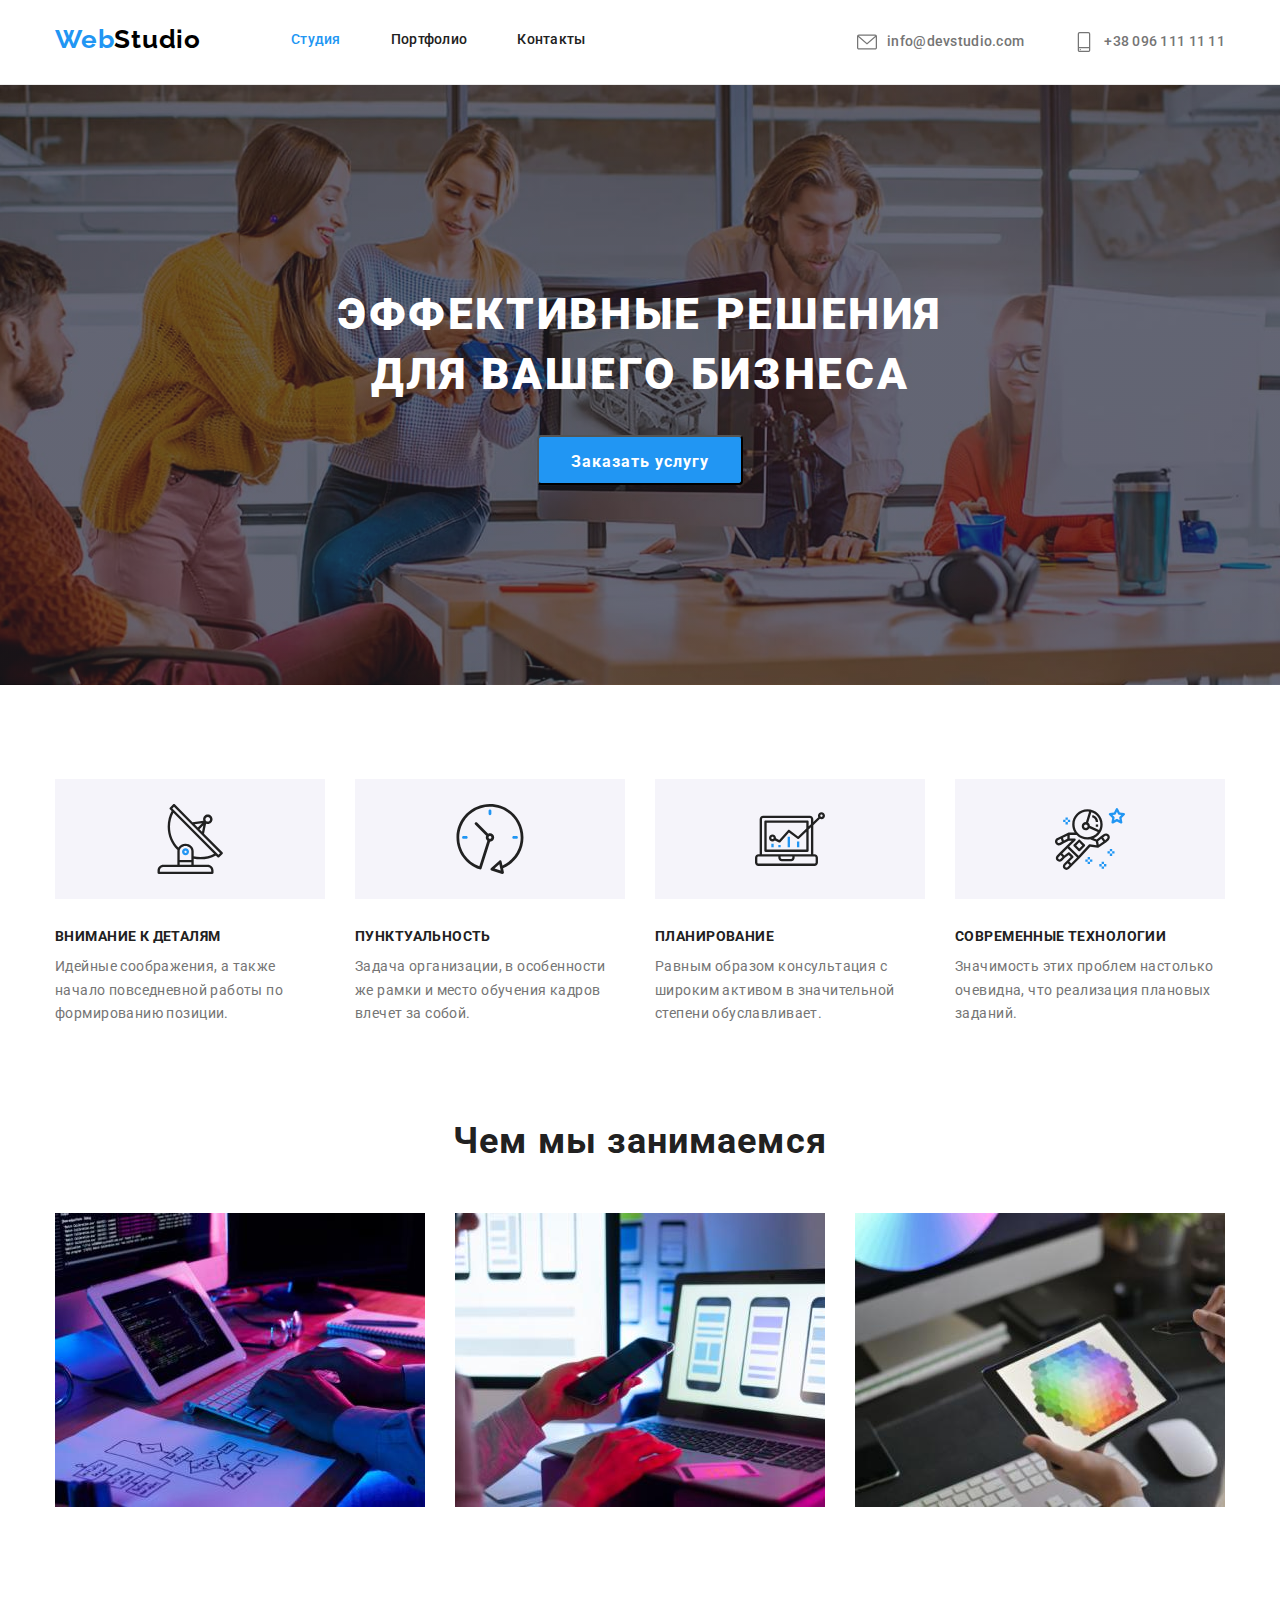
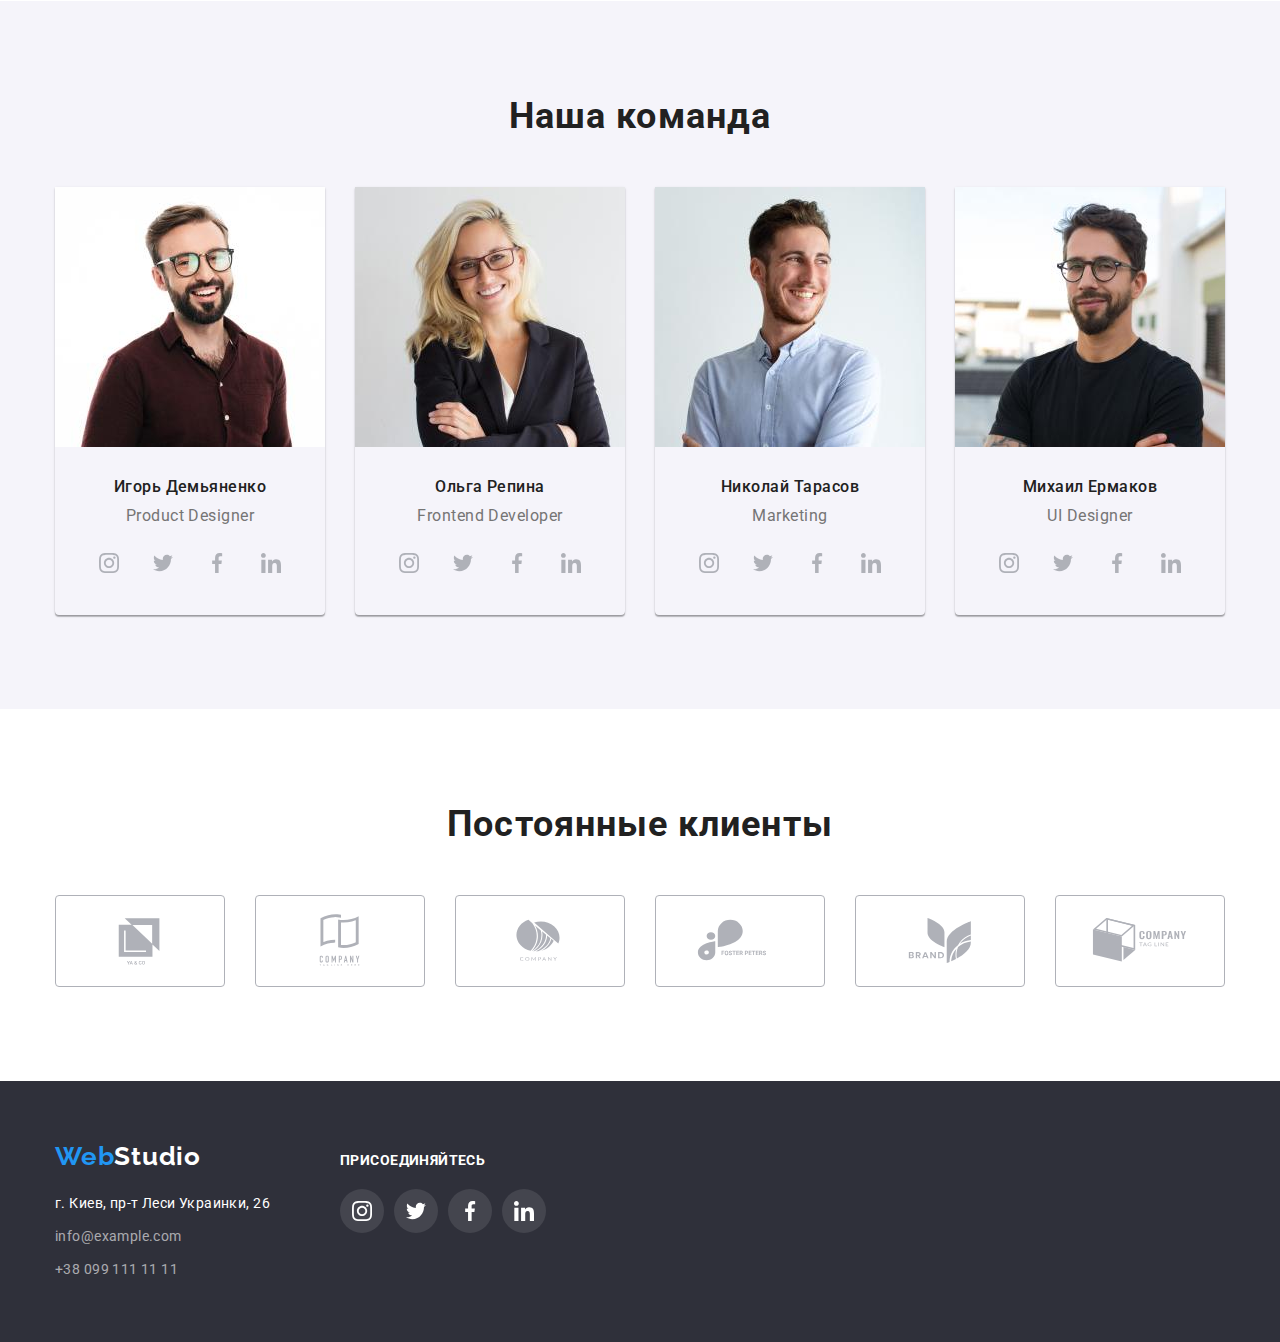
==== commit 54d3cbaa: "add background colors and fix header border" ====
--- a/index.html
+++ b/index.html
@@ -112,7 +112,7 @@
         </section>
 
         <!-- Team section -->
-        <section class="section">
+        <section class="section team-section">
             <div class="container team-container">
             <h2 class="team-title">Наша команда</h2>
             <ul class="list team-list">
--- a/css/styles.css
+++ b/css/styles.css
@@ -16,6 +16,7 @@
   --icon-color: #afb1b8;
   --icon-hover-color: #ffffff;
   --footer-icons-background-color: rgba(255, 255, 255, 0.1);
+  --main-content-background-color: #f5f4fa;
 }
 
 p,
@@ -70,9 +71,12 @@
 
 /* ------------------------------- HEADER------------------------------------- */
 
+.header {
+  border-bottom: 1px solid #ececec;
+}
+
 .header-container {
   display: flex;
-  border-bottom: 1px solid #ececec;
 }
 
 .header-navigation {
@@ -286,6 +290,7 @@
   align-items: center;
   justify-content: center;
   margin-bottom: 30px;
+  background-color: var(--main-content-background-color);
 }
 
 /* Description section */
@@ -313,6 +318,10 @@
 }
 
 /* Team section */
+
+.team-section {
+  background-color: var(--main-content-background-color);
+}
 
 .team-title {
   font-weight: 700;
